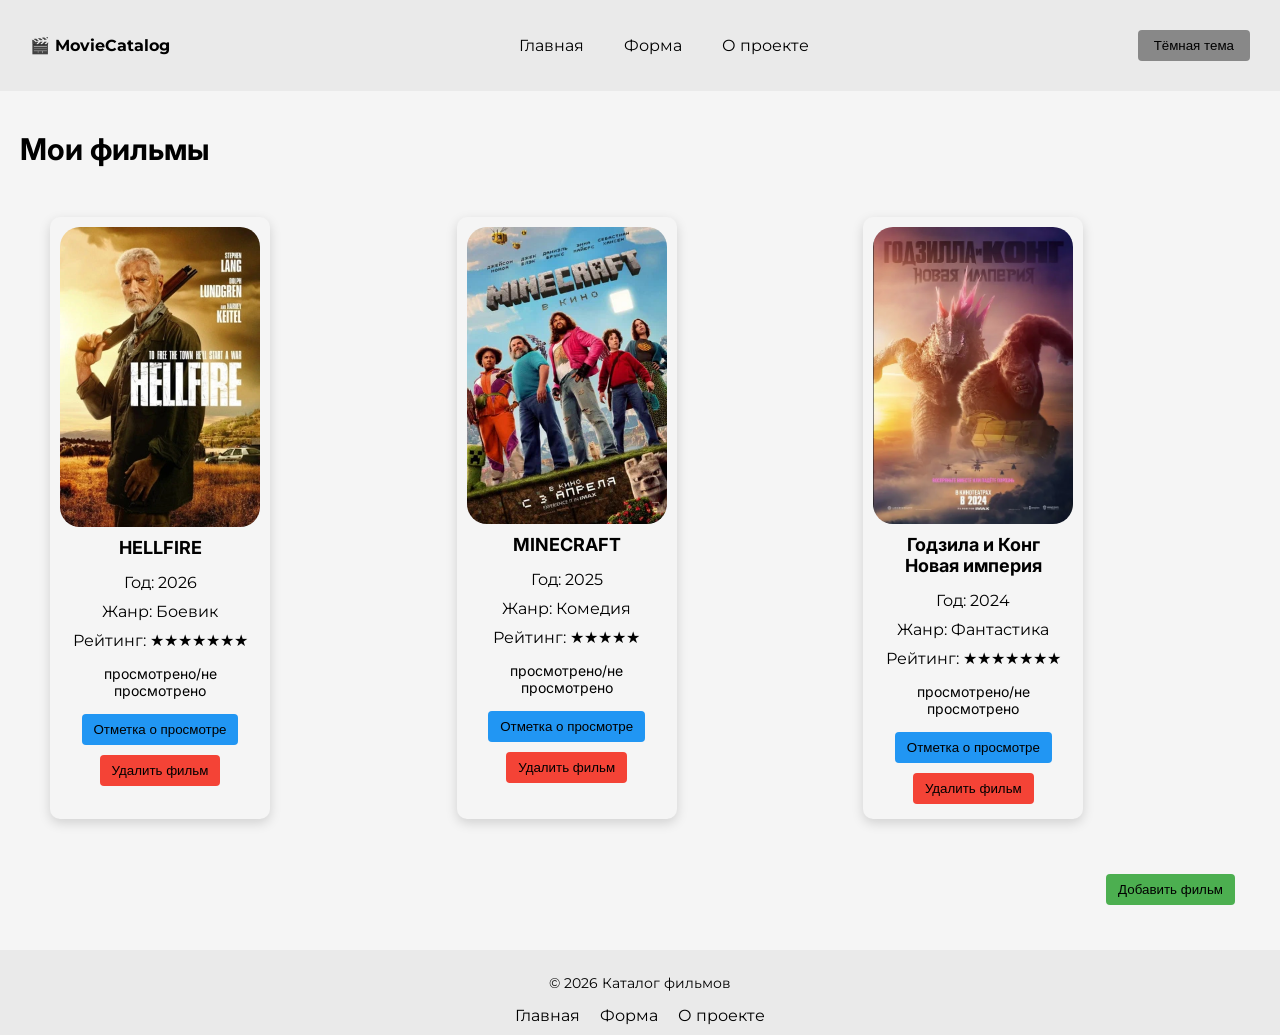
==== index.html @ b095afda "Новые изменение в проекте итоговое добавление в переключение темы и в логике JS главной страницы" ====
<!DOCTYPE html>
<html lang="ru">
<head>
    <meta charset="UTF-8">
    <meta name="viewport" content="width=device-width, initial-scale=1.0">
    <title>Главная страница</title>
    <link rel="stylesheet" href="assets/css/style.css"> <!-- подключение общего css-файла для стилей -->
    <link rel="stylesheet" href="assets/css/card.css"> <!-- подключение карточек css-файла для стилей -->
    <link rel="preconnect" href="https://fonts.googleapis.com">
    <link rel="preconnect" href="https://fonts.gstatic.com" crossorigin>
    <link href="https://fonts.googleapis.com/css2?family=Inter:ital,opsz,wght@0,14..32,100..900;1,14..32,100..900&family=Montserrat:ital,wght@0,100..900;1,100..900&display=swap" rel="stylesheet">
</head> 
<body>
    <!-- header -->
    <header class="movie-header">
        <nav class="navbar">
            <div class="logo">🎬 MovieCatalog</div>

            <!-- навигация -->
            <ul class="nav-links" id="nav-links">
                <li><a href="index.html">Главная</a></li>
                <li><a href="form.html">Форма</a></li>
                <li><a href="about.html">О проекте</a></li>
            </ul>

            <!-- переключение темы -->
            <button id="theme-toggle" class="theme-toggle">Тёмная тема</button>

            <!-- бургер-меню для мобильных -->
            <button id="hamburger-menu" class="hamburger-menu">☰</button>
        </nav>
    </header>

    <main>
        <h1 class="home-header">Мои фильмы</h1>
        <div class="movie-list"></div> <!-- контейнер для всех карточек-->
        <div class="movie-actions"></div> <!-- кнопка добавить переход на страницу с формой -->
    </main>

    <!-- footer -->
   <footer class="site-footer">
            <p class="footer-paragraph">&copy; 2026 Каталог фильмов</p>
            <nav>
                <ul class="footer-nav">
                    <li><a href="index.html">Главная</a></li>
                    <li><a href="form.html">Форма</a></li>
                    <li><a href="about.html">О проекте</a></li>
                </ul>
            </nav>
    </footer>

    <script type="module" src="assets/js/main.js"></script> <!-- подключение модулей в HTML -->
    <script type="module" src="assets/js/theme.js"></script> <!-- подключение файла theme.js к index.html для работы с переключением темы -->
</body>
</html>
---- assets/css/style.css ----
/* style.css */
/* светлая идет в начале, а после тёмная */
/* светлая тема по умолчанию */
:root {
--bg-color: #ffffff;
--container-color: #f5f5f5;
--header-footer-color: #eaeaea; /* чуть светлее */
--input-border: #ccc;
--text-main: #000000;
--text-hover-main: #f7fb04;
--btn-watch: #2196f3; 
--btn-primary-bg: #4caf50;
--btn-delete: #f44336;
--btn-watch-hover: #1976d2; 
--btn-primary-hover: #45a049;
--btn-delete-hover: #d32f2f;
--btn-theme-bg: #888;
--btn-theme-hover: #555555;
--checkbox-highlight: #FFD700;
}

/* тёмная тема */
.dark-theme {
  --bg-color: #00171f;
  --container-color: #1e2a33;
  --header-footer-color: #001f29; /* чуть темнее */
  --input-border: #666;
  --text-main: #ffffff;
  --text-hover-main: #f7fb04;
  --btn-watch: #2196f3; 
  --btn-primary-bg: #4caf50;
  --btn-delete: #f44336;
  --btn-watch-hover: #1976d2; 
  --btn-primary-hover: #45a049;
  --btn-delete-hover: #d32f2f;
  --btn-theme-bg: #888;
  --btn-theme-hover: #555555;
  --checkbox-highlight: #FFD700;
}

* {box-sizing: border-box; } /* стабилизирует (предотвращает выползание блоков) */

html, body {
    display: flex;
    flex-direction: column;
    background-color: var(--bg-color);
    height: 100%; /* прижимает футер внизу несмотря на содержимое страницы */
    margin: 0;
    padding: 0;
}

/* общий header страниц */
.movie-header {
    background-color: var(--header-footer-color);
    margin: 0;  
    padding: 10px;
}

.navbar {
  display: flex;
  justify-content: space-between;
  align-items: center;
  padding: 10px 20px;
}

.logo {
    font-family: "Montserrat", "sans-serif";
    font-size: 16px;
    font-weight: bold;
    color: var(--text-main);
}

/* навигация */
.nav-links {
  display: flex;  
  gap: 20px;
  list-style: none;
  margin-right: 20px;
}

.nav-links li a {
    font-family: "Montserrat", "sans-serif";
    font-size: 16px;
    color: var(--text-main);
    text-decoration: none;
    padding: 10px;
}

/* переключение темы стили */
.theme-toggle {
  background-color: var(--btn-theme-bg);
  color: var(--text-main);
  border: none;
  border-radius: 4px;
  padding: 8px 16px;
  cursor: pointer;
  transition: background-color 0.3s ease, color 0.3s ease;
}

.theme-toggle:hover {
  background-color: var(--btn-theme-hover);
  color: var(--text-hover-main);
}

/* кнопка hamburger-menu скрыта на десктопах */
.hamburger-menu {
  display: none; /* скрыта на десктопах */
  font-size: 24px;
  background: none;
  border: none;
  color: var(--text-main);
  cursor: pointer;
}

.info-message {
    font-family: "Montserrat", sans-serif;
    font-size: 14px;
    text-align: center;
    margin: 0;
    padding: 30px;
}

/* мобильные устройства до 320px */
@media (max-width: 320px) {
  .nav-links {
    display: none; /* скрыто по умолчанию */
    flex-direction: column;
    background: var(--bg-color);
    position: absolute;
    top: 50px;
    left: 0;
    width: 100%;
    padding: 10px;
  }

  .nav-links.active {
    display: flex; /* показывается при клике */
    font-size: 26px;
  }

  .hamburger-menu {
    display: block; /* показывается кнопку */
  }

  .movie-card {
    width: 100%;
    margin: 10px 0;
  }
}

/* мобильные устройства 321 и 480px включительно */
@media (min-width: 321px) and (max-width: 480px) {
  .nav-links {
    display: none; /* скрыто по умолчанию */
    flex-direction: column;
    background: var(--bg-color);
    position: absolute;
    top: 50px;
    left: 0;
    width: 100%;
    padding: 10px;
  }

  .nav-links.active {
    display: flex; /* показывается при клике */
  }

  .hamburger-menu {
    display: block; /* показывается кнопка */
    font-size: 26px;
  }

  .movie-card {
    width: 100%;
    margin: 15px 0;
    font-size: 14px;
  }

  .poster {
    width: 100%;
    height: auto;
  }

  .form-input {
    width: 100%;
    font-size: 14px;
  }
}

/* десктопы от 1024px */
@media (min-width: 1024px) {
  /* навигация декстоп */
  .nav-links {
    display: flex; /* меню всегда видно */
    flex-direction: row;
    position: static;
    background: none;
  }

   .hamburger-menu {
    display: none; /* скрывается кнопка */
  }

  /* карточка фильма десктоп */
  .movie-card {
    width: 300px;
    margin: 20px;
  }

  /* постер (фото) десктоп */
  .poster {
    width: 100%;
    height: auto;
  }
}

.nav-links a:hover {
    color: var(--text-hover-main);
    text-decoration: underline;
    opacity: 0.7;
}

main {
    background-color: var(--container-color);
    color: var(--text-main);
    padding: 20px;
    flex: 1; /* контейнер занимает все доступное свободное пространство */
}

/* <a> на странице о проекте ссылка на гитхаб репозиторий */ 
a.link {
    font-family: "Montserrat", sans-serif;
    font-size: 16px;
    color: var(--text-main);
    text-decoration: none;
}

/* hover-эффект <a> на странице о проекте ссылка на гитхаб репозиторий */
a:hover.link {
    color: var(--text-hover-main);
    text-decoration: underline;
    opacity: 0.7;
}

/* <h1> для главной и формы страниц заголовки */
.home-header, .form-header {
    font-family: "Inter", sans-serif;
    font-size: 30px;
    color: var(--text-main);
}

/* <h1>, <h2>, <h3> для страницы о проекте заголовки */
.about-header {
    font-family: "Inter", sans-serif;
    font-size: 20px;
    color: var(--text-main);
}

/* <p> для страницы о проекте параграфы */
.about-paragraph {
    font-family: "Montserrat", sans-serif;
    font-size: 14px;
    color: var(--text-main);
}

/* <p> для страницы о проекте инструкция по использованию параграф */
.instructions-use {
    font-family: "Montserrat", sans-serif;
    font-size: 14px;
    color: var(--text-main);
}

/* общий футер страниц */
.site-footer {
  background-color: var(--header-footer-color);
  color: var(--text-main);
  text-align: center;
  padding: 10px;
}

/* общий футер страниц для списков */
.site-footer ul {
  list-style: none;
  margin: 0;
  padding: 0;
}

.site-footer a:hover {
  color: var(--text-hover-main);
}

/* <p> общий футер для всех страниц (копирайт) параграф */
.footer-paragraph {
    font-family: "Montserrat", sans-serif;
    font-size: 14px;
    color: var(--text-main);
}

/* навигация в футере */
.footer-nav {
    display: flex;
    justify-content: center;
    font-family: "Montserrat", "sans-serif";
    gap: 20px;
    margin: 0;
    padding: 0;
}

.footer-nav ul {
  list-style: none;
  margin: 0;
  padding: 0;
}

.footer-nav a {
    display: flex;
    color: var(--text-main);
    font-size: 16px;
    text-decoration: none;
    gap: 20px;
    margin: 0;
    padding: 0;
}

.footer-nav a:hover {
    color: var(--text-hover-main);
    text-decoration: underline;
    opacity: 0.7;
}
---- assets/css/card.css ----
/* card.css */
/* Контейнер для карточек */
.movie-list {
  display: grid;
  grid-template-columns: repeat(auto-fit, minmax(250px, 1fr));
  gap: 20px;
  padding: 20px;
}

.movie-actions {
  display: flex;
  justify-content: flex-end;
  padding: 20px;
}

/* Кнопка "Добавить фильм" */
.btn-add {
  margin: 5px;
  padding: 8px 12px;
  border: none;
  border-radius: 4px;
  cursor: pointer;
  background: var(--btn-primary-bg);
  color: var(--text-main);
  transition: all 0.3s ease;
}

/* Кнопка "Добавить фильм" с hover-эффектом */
.btn-add:hover {
  background: var(--btn-primary-hover);
  opacity: 0.7;
}

/* Карточка фильма */
.movie-card {
  display: flex;
  flex-direction: column;
  background-color: var(--container-color);
  color: var(--text-main);
  border-radius: 10px;
  padding: 20px;
  margin: 20px auto;
  box-shadow: 0 4px 12px rgba(0,0,0,0.15);
  text-align: center;
  align-items: center;
  width: 220px;
  min-height: 400px;
  margin: 10px;
  padding: 10px;
}

/* Постер */
.poster {
  width: 100%;
  height: auto;
  object-fit: cover;
  border-radius: 20px;
}

/* Заголовок */
.movie-card h2 {
  font-family: "Inter", sans-serif;
  font-size: 18px;
  color: var(--text-main);
  margin: 10px 0;
  white-space: pre-line; /* учитывает переносы */
}

/* Текстовые поля */
.movie-card p {
  font-family: "Montserrat", sans-serif;
  color: var(--text-main);
  margin: 5px 0;
}

/* Чекбокс и подпись */
.movie-card label {
  display: block;
  margin: 10px 0;
  font-family: "Inter", sans-serif;
  font-size: 14px;
  color: var(--text-main);
  cursor: pointer;
}

/* Кнопки "Отметка о просмотре" и "Удалить фильм" */
.btn-watch, .btn-delete {
  margin: 5px;
  padding: 8px 12px;
  border: none;
  border-radius: 4px;
  cursor: pointer;
}

.btn-watch {
  background: var(--btn-watch);
  color: var(--text-main);
  transition: all 0.3s ease; /* плавный переход */
}

.btn-delete {
  background: var(--btn-delete);
  color: var(--text-main);
  transition: all 0.3s ease;
}

/* css-класс на обработчик чекбокса */
.highlight {
  border: 5px solid var(--checkbox-highlight);
  transition: all 0.3s ease;
}

/* hover эффекты для кнопок */
/* Кнопка "Отметка о просмотре" */
.btn-watch:hover {
  background: var(--btn-watch-hover);
  opacity: 0.7;
}

/* Кнопка "Удалить фильм" */
.btn-delete:hover {
  background: var(--btn-delete-hover);
  opacity: 0.7;
}
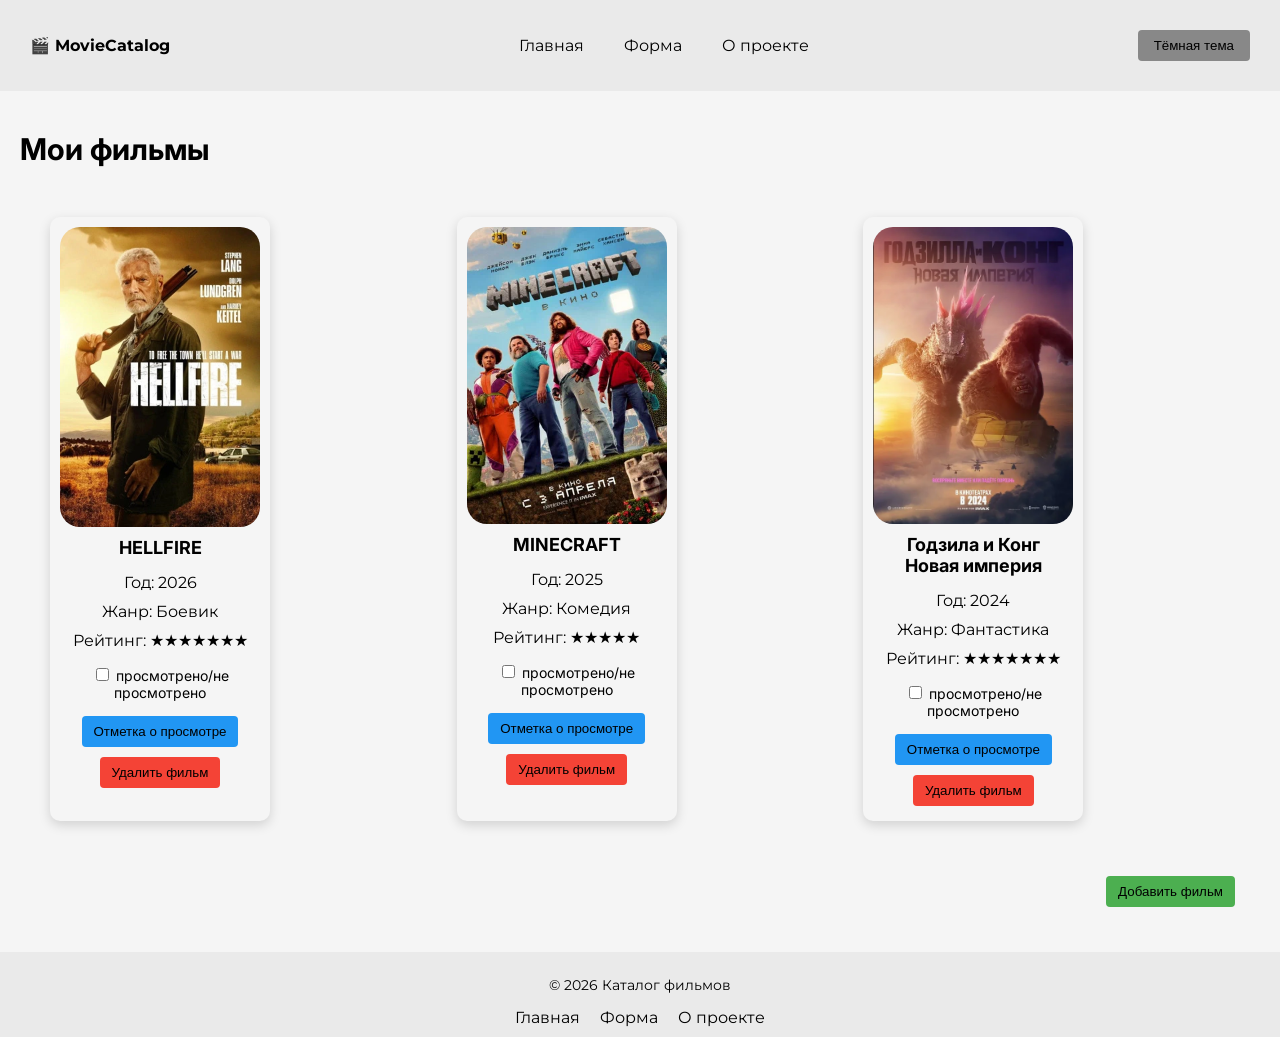
==== commit b8136463: "Новые изменение в проекте добавлена иконка в браузере и seo-оптимизация также исправлен работа чекбо" ====
--- a/index.html
+++ b/index.html
@@ -3,7 +3,12 @@
 <head>
     <meta charset="UTF-8">
     <meta name="viewport" content="width=device-width, initial-scale=1.0">
-    <title>Главная страница</title>
+    <meta name="description" content="Добро пожаловать в Movie-collecton - сайт с использованием JavaScript. Главная страница с «Коллекция фильмов» каталог с рейтингом и отметками о просмотре.">
+    <!-- для браузеров -->
+    <link rel="icon" href="assets/images/favicon.png" type="image/png" sizes="32x32">
+    <!-- для Apple устройств -->
+    <link rel="apple-touch-icon" href="/images/favicon.png" sizes="180x180">
+    <title>Главная | Movie-collection</title>
     <link rel="stylesheet" href="assets/css/style.css"> <!-- подключение общего css-файла для стилей -->
     <link rel="stylesheet" href="assets/css/card.css"> <!-- подключение карточек css-файла для стилей -->
     <link rel="preconnect" href="https://fonts.googleapis.com">
@@ -17,7 +22,7 @@
             <div class="logo">🎬 MovieCatalog</div>
 
             <!-- навигация -->
-            <ul class="nav-links" id="nav-links">
+            <ul id="nav-links" class="nav-links">
                 <li><a href="index.html">Главная</a></li>
                 <li><a href="form.html">Форма</a></li>
                 <li><a href="about.html">О проекте</a></li>
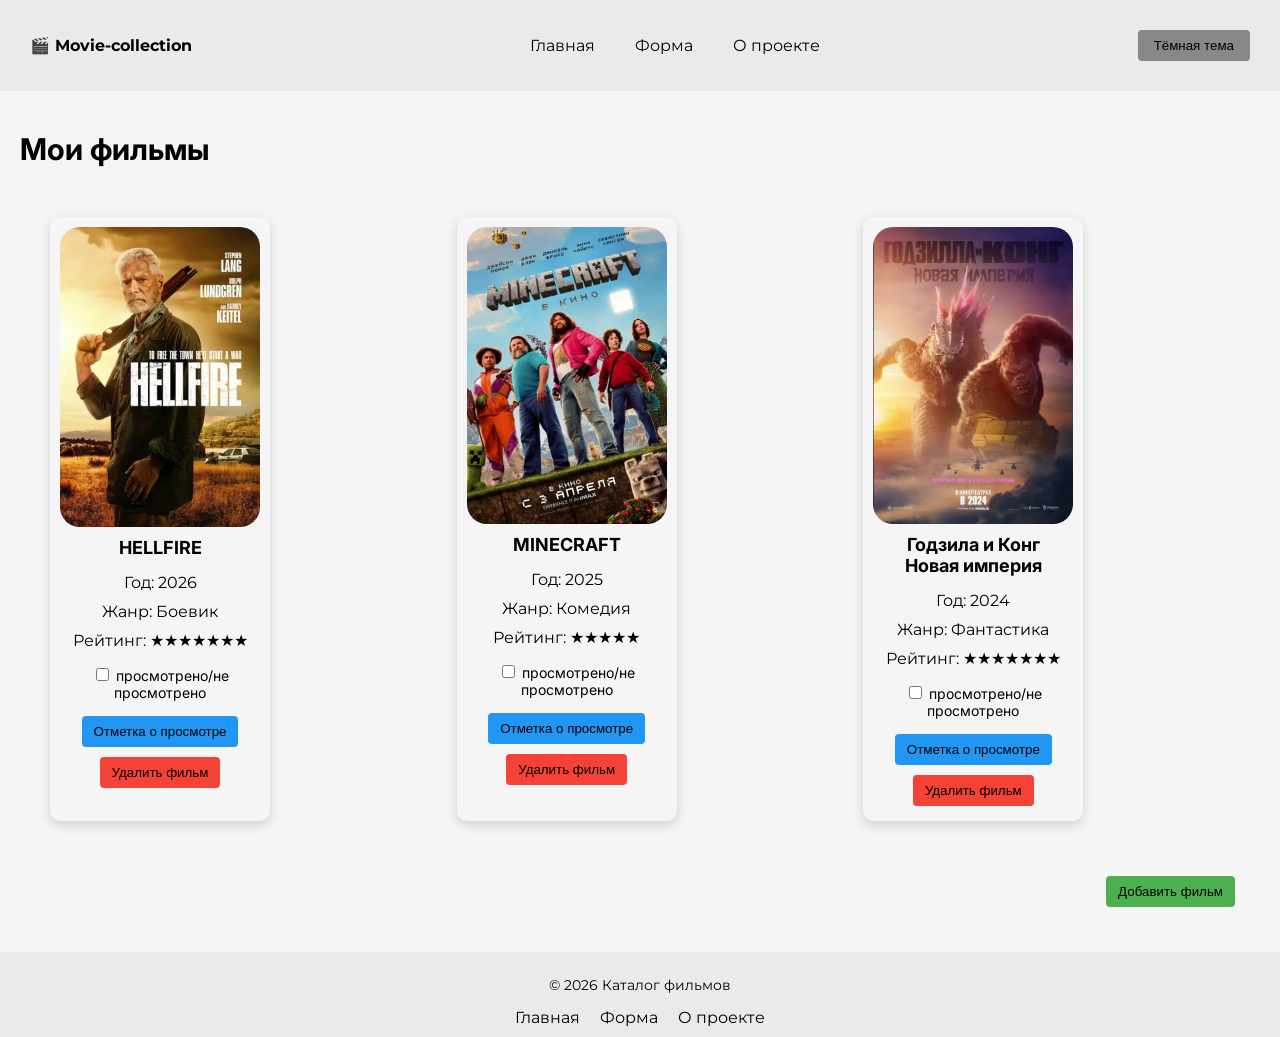
==== commit 1acb60d7: "Новые изменение в проекте на страницах HTML в лого" ====
--- a/index.html
+++ b/index.html
@@ -7,7 +7,7 @@
     <!-- для браузеров -->
     <link rel="icon" href="assets/images/favicon.png" type="image/png" sizes="32x32">
     <!-- для Apple устройств -->
-    <link rel="apple-touch-icon" href="/images/favicon.png" sizes="180x180">
+    <link rel="apple-touch-icon" href="assets/images/favicon.png" sizes="180x180">
     <title>Главная | Movie-collection</title>
     <link rel="stylesheet" href="assets/css/style.css"> <!-- подключение общего css-файла для стилей -->
     <link rel="stylesheet" href="assets/css/card.css"> <!-- подключение карточек css-файла для стилей -->
@@ -19,7 +19,7 @@
     <!-- header -->
     <header class="movie-header">
         <nav class="navbar">
-            <div class="logo">🎬 MovieCatalog</div>
+            <div class="logo">🎬 Movie-collection</div>
 
             <!-- навигация -->
             <ul id="nav-links" class="nav-links">
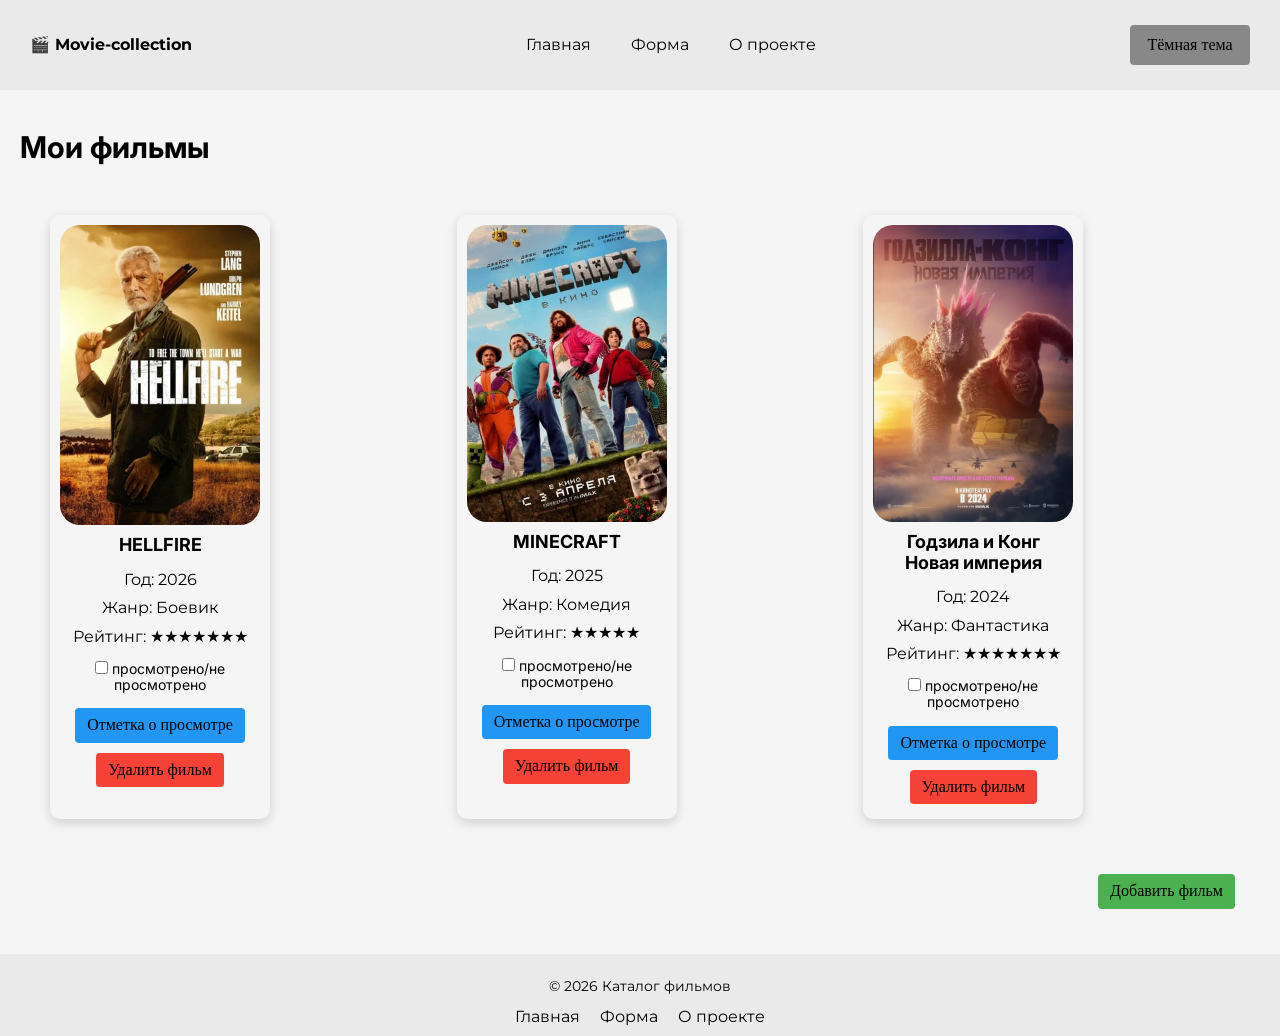
==== commit 05ed93f2: "Тест" ====
--- a/index.html
+++ b/index.html
@@ -9,8 +9,17 @@
     <!-- для Apple устройств -->
     <link rel="apple-touch-icon" href="assets/images/favicon.png" sizes="180x180">
     <title>Главная | Movie-collection</title>
-    <link rel="stylesheet" href="assets/css/style.css"> <!-- подключение общего css-файла для стилей -->
-    <link rel="stylesheet" href="assets/css/card.css"> <!-- подключение карточек css-файла для стилей -->
+
+    <!-- normalize.css -->
+    <link rel="stylesheet" href="assets/css/normalize.css">
+    
+    <!-- подключение общего css-файла для стилей -->
+    <link rel="stylesheet" href="assets/css/style.css">
+
+    <!-- подключение карточек css-файла для стилей -->
+    <link rel="stylesheet" href="assets/css/card.css"> 
+    
+    <!-- подключение шрифтов -->
     <link rel="preconnect" href="https://fonts.googleapis.com">
     <link rel="preconnect" href="https://fonts.gstatic.com" crossorigin>
     <link href="https://fonts.googleapis.com/css2?family=Inter:ital,opsz,wght@0,14..32,100..900;1,14..32,100..900&family=Montserrat:ital,wght@0,100..900;1,100..900&display=swap" rel="stylesheet">
@@ -54,7 +63,11 @@
             </nav>
     </footer>
 
-    <script type="module" src="assets/js/main.js"></script> <!-- подключение модулей в HTML -->
-    <script type="module" src="assets/js/theme.js"></script> <!-- подключение файла theme.js к index.html для работы с переключением темы -->
+    <!-- подключение модулей в HTML -->
+    <script type="module" src="assets/js/main.js"></script> 
+    <!-- подключение файла theme.js к index.html для работы с переключением темы -->
+    <script type="module" src="assets/js/theme.js"></script> 
 </body>
-</html>+</html>
+
+<!-- Тест -->
--- a/assets/css/style.css
+++ b/assets/css/style.css
@@ -92,9 +92,11 @@
   color: var(--text-main);
   border: none;
   border-radius: 4px;
-  padding: 8px 16px;
+  padding: 8px 12px;
   cursor: pointer;
   transition: background-color 0.3s ease, color 0.3s ease;
+  min-width: 120px;
+  line-height: 1.5;
 }
 
 .theme-toggle:hover {
